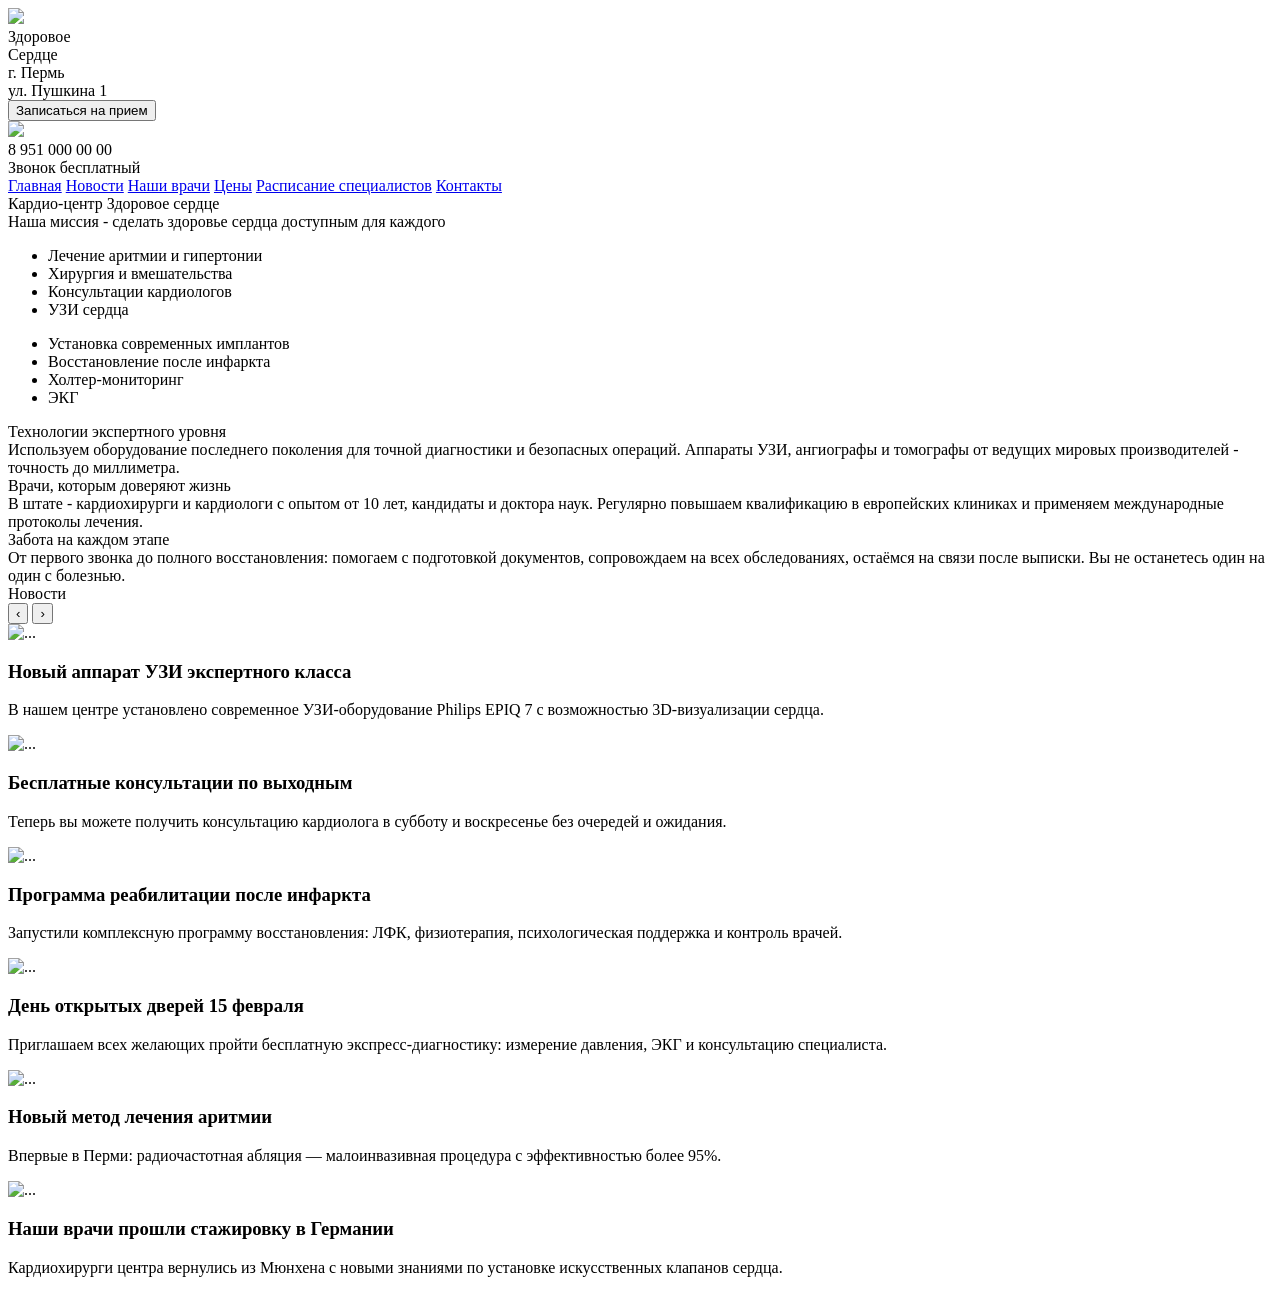
==== index.html @ 1a8ec255 "add: main and contacts pages, also temporary page" ====
<!DOCTYPE html>
<html lang="ru">

<head>
    <meta charset="UTF-8">
    <meta name="viewport" content="width=device-width, initial-scale=1.0">
    <title>Кардио-центр «Здоровое сердце»</title>
    <link rel="stylesheet" href="styles.css">
    <link rel="stylesheet" href="slider-component/slider-component.css">
    <link rel="icon" href="img/favicon.ico">
    <script src="slider-component/slider-component.js"></script>
</head>

<body>
    <header>
        <div class="top-bar">
            <div class="header-flex">
                <div class="logo"> <img src="img/logo.png"> </div>
                <div class="name-site">Здоровое <br> Сердце</div>

                <div class="social-icons">
                    <a href="https:/vk.com" target="_blank" class="social-icon vk" aria-label="ВКонтакте"></a>
                    <a href="https://www.youtube.com/" target="_blank" class="social-icon youtube"
                        aria-label="YouTube"></a>
                    <a href="https://web.telegram.org/" target="_blank" class="social-icon telegram"
                        aria-label="Telegram"></a>
                </div>
                <div class="address">г. Пермь <br> ул. Пушкина 1</div>

                <div>
                    <button class="button-doctors-appointment">
                        <div class="botton-text">Записаться на прием</div>
                    </button>
                </div>

                <div class="phone-wrapper">
                    <div class="phone-icon"><img src="img/phone-icon.png"></div>
                    <div class="phone-info">
                        <div class="phone-number">8 951 000 00 00</div>
                        <div class="phone-is-free">Звонок бесплатный</div>
                    </div>
                </div>
            </div>
        </div>
    </header>
    <nav>
        <div class="menu">
            <a href="index.html" class="menu-bar">Главная</a>
            <a href="in-process.html" class="menu-bar">Новости</a>
            <a href="in-process.html" class="menu-bar">Наши врачи</a>
            <a href="in-process.html" class="menu-bar">Цены</a>
            <a href="in-process.html" class="menu-bar">Расписание специалистов</a>
            <a href="contacts.html" class="menu-bar">Контакты</a>
        </div>
    </nav>
    <main>

    <div class="cover-section">
        <div class="cover-photo">
            <div class="preview main-name">Кардио-центр Здоровое сердце</div>
            <div class="preview mission ">Наша миссия - сделать здоровье сердца доступным для каждого</div>

            <div class="points-container">
                <ul class="preview points">
                    <li>Лечение аритмии и гипертонии</li>
                    <li>Хирургия и вмешательства</li>
                    <li>Консультации кардиологов</li>
                    <li>УЗИ сердца</li>
                </ul>
                <ul class="preview points-left">
                    <li>Установка современных имплантов</li>
                    <li>Восстановление после инфаркта</li>
                    <li>Холтер-мониторинг</li>
                    <li>ЭКГ</li>
                    
                </ul>
            </div>

        </div>
        
    </div>

    <div class="square-container">
    <div class="square">
        <div class="square-name">Технологии экспертного уровня</div>
        <div class="square-description">Используем оборудование последнего поколения для точной диагностики и безопасных операций. 
            Аппараты УЗИ, ангиографы и томографы от ведущих мировых производителей - точность до миллиметра.</div>
    </div>

    <div class="square">
        <div class="square-name">Врачи, которым доверяют жизнь</div>
        <div class="square-description">В штате - кардиохирурги и кардиологи с опытом от 10 лет, кандидаты и доктора наук. 
            Регулярно повышаем квалификацию в европейских клиниках и применяем международные протоколы лечения. </div>
    </div>

    <div class="square">
        <div class="square-name">Забота на каждом этапе</div>
        <div class="square-description">От первого звонка до полного восстановления: помогаем с подготовкой документов, сопровождаем на всех обследованиях, 
            остаёмся на связи после выписки. Вы не останетесь один на один с болезнью. </div>
    </div>
    </div>
    
    <div class="news">Новости</div>

    <div class="slider-wrapper">
        <div class="slider" data-slides-to-scroll="3" tabindex="0">
  <button class="slider-btn-prev" aria-label="Предыдущий"><span>&#8249;</span></button>
  <button class="slider-btn-next" aria-label="Следующий"><span>&#8250;</span></button>
  
  <div class="slider-viewport">
    <div class="slider-track">

      <div class="slider-slide">
        <div class="slide-image"><img src="img/slide1.jpg" alt="..."></div>
        <div class="slide-text"><h3>Новый аппарат УЗИ экспертного класса</h3><p>В нашем центре установлено современное УЗИ-оборудование Philips EPIQ 7 с возможностью 3D-визуализации сердца.</p><!--<a href="#" class="read-more">Читать далее</a>--></div>
      </div>

      <div class="slider-slide">
        <div class="slide-image"><img src="img/slide2.png" alt="..."></div>
        <div class="slide-text"><h3>Бесплатные консультации по выходным</h3><p>Теперь вы можете получить консультацию кардиолога в субботу и воскресенье без очередей и ожидания.</p><!--<a href="#" class="read-more">Читать далее</a>--></div>
      </div>

      <div class="slider-slide">
        <div class="slide-image"><img src="img/slide3.png" alt="..."></div>
        <div class="slide-text"><h3>Программа реабилитации после инфаркта</h3><p>Запустили комплексную программу восстановления: ЛФК, физиотерапия, психологическая поддержка и контроль врачей.</p><!--<a href="#" class="read-more">Читать далее</a>--></div>
      </div>

      <div class="slider-slide">
        <div class="slide-image"><img src="img/slide4.jpg" alt="..."></div>
        <div class="slide-text"><h3>День открытых дверей 15 февраля</h3><p>Приглашаем всех желающих пройти бесплатную экспресс-диагностику: измерение давления, ЭКГ и консультацию специалиста.</p><!--<a href="#" class="read-more">Читать далее</a>--></div>
      </div>

      <div class="slider-slide">
        <div class="slide-image"><img src="img/slide5.jpg" alt="..."></div>
        <div class="slide-text"><h3>Новый метод лечения аритмии</h3><p>Впервые в Перми: радиочастотная абляция — малоинвазивная процедура с эффективностью более 95%.</p><!--<a href="#" class="read-more">Читать далее</a>--></div>
      </div>

      <div class="slider-slide">
        <div class="slide-image"><img src="img/slide6.jpg" alt="..."></div>
        <div class="slide-text"><h3>Наши врачи прошли стажировку в Германии</h3><p>Кардиохирурги центра вернулись из Мюнхена с новыми знаниями по установке искусственных клапанов сердца.</p><!--<a href="#" class="read-more">Читать далее</a>--></div>
      </div>
    </div>
  </div>
</div>
    </div>
    </main>

</body>

</html>
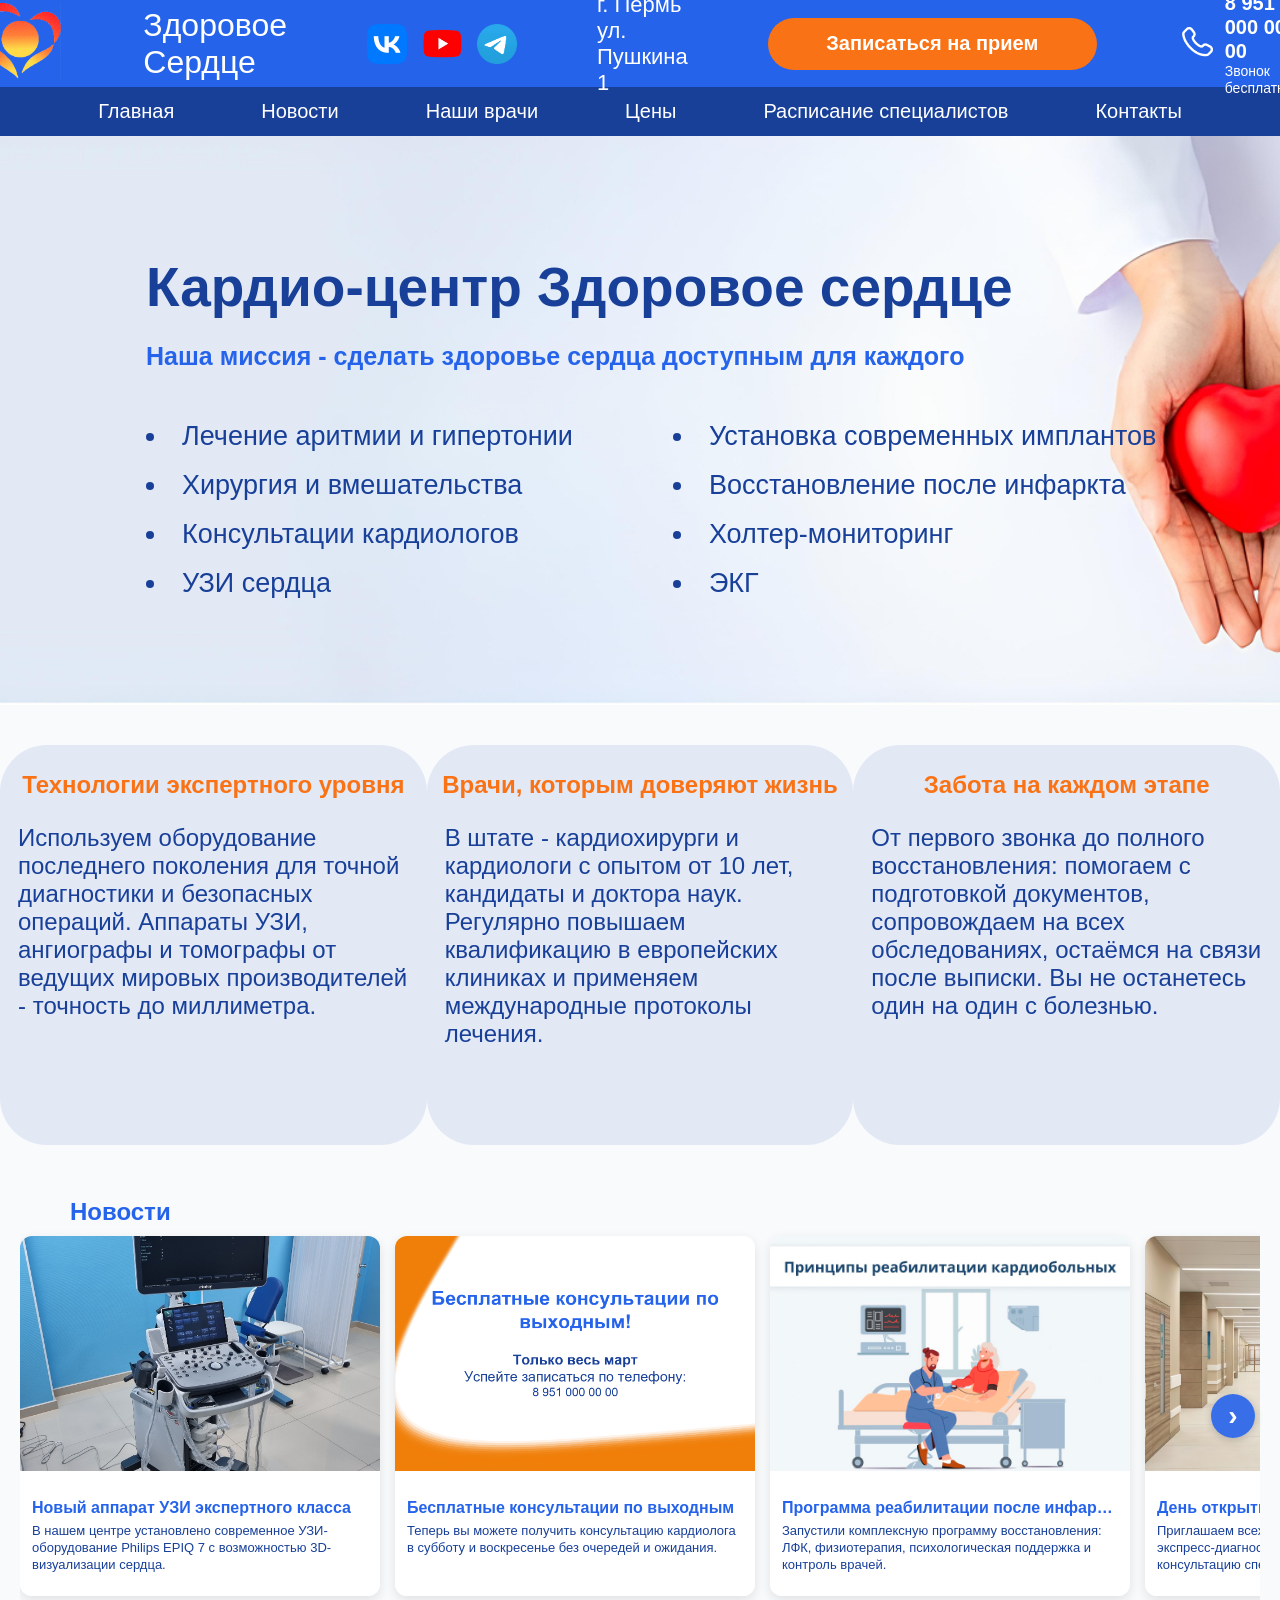
==== commit c32afe63: "add: news page" ====
--- a/index.html
+++ b/index.html
@@ -46,7 +46,7 @@
     <nav>
         <div class="menu">
             <a href="index.html" class="menu-bar">Главная</a>
-            <a href="in-process.html" class="menu-bar">Новости</a>
+            <a href="news.html" class="menu-bar">Новости</a>
             <a href="in-process.html" class="menu-bar">Наши врачи</a>
             <a href="in-process.html" class="menu-bar">Цены</a>
             <a href="in-process.html" class="menu-bar">Расписание специалистов</a>
--- a/styles.css
+++ b/styles.css
@@ -0,0 +1,355 @@
+body {
+    margin: 0px;
+    background: #F8FAFC;
+    font-family: Ubuntu, Noto Sans, Open Sans, Roboto, sans-serif;
+    min-height: 100vh;
+    overflow-y: scroll;
+}
+
+.header-flex {
+  display: flex;
+  align-items: center;
+  justify-content: center;
+  gap: 80px;
+  width: 100%;
+}
+
+.header-center {
+  display: flex;
+  gap: 100px;
+  justify-content: center;
+  align-items: center;
+}
+
+.top-bar{
+    height: 87px;
+    background-color: #2563EB;
+    display: flex;
+    align-items: center;
+}
+
+.name-site {
+    font-size: 32px;
+    color: white;
+}
+
+.social-icons {
+  display: flex;
+  gap: 15px;
+}
+
+.social-icon {
+  display: flex;
+  width: 40px;
+  height: 40px;
+  background-size: contain;
+  background-repeat: no-repeat;
+  background-position: center;
+}
+
+.vk {
+  background-image: url(img/vk-icon.png); 
+}
+
+.youtube {
+  background-image: url(img/youtube-icon.png);
+}
+
+.telegram {
+  background-image: url(img/telegram-icon.png);
+}
+
+.address {
+  color: white;
+  font-size: 22px;
+}
+
+.button-doctors-appointment {
+  padding: 10px 20px;
+  background-color: #F97316;
+  color: white;
+  border: none;
+  border-radius: 90px;
+  cursor: pointer;
+   width: 329px;
+  height: 52px;
+}
+
+.botton-text {
+  font-weight:bold;
+  font-size: 20px;
+}
+
+.phone-icon {
+  width: 38px;
+  height: 38px;
+  flex-shrink: 0;
+}
+
+.phone-wrapper {
+  display: flex;
+  align-items: center;
+  gap: 10px;
+}
+
+.phone-info {
+  display: flex;
+  flex-direction: column;
+  justify-content: center;
+  color: white;
+}
+
+.phone {
+  color: white;
+}
+
+.phone-is-free {
+  font-weight: lighter;
+  font-size: 14px;
+  line-height: 1.2;
+}
+
+.phone-number {
+  font-weight: bold;
+  font-size: 20px;
+  line-height: 1.2;
+}
+
+
+.menu {
+  height: 49px;
+  background-color: #184099;
+  display: flex;
+  gap: 87px;
+  justify-content: center;
+  align-items: center;
+}
+
+.menu-bar {
+  color: white;
+  font-size: 20px;
+  text-decoration: none;
+}
+
+.cover-section {
+    position: relative;
+    width: 100%;
+    overflow: hidden;
+}
+
+.cover-photo {
+  width: 100%;
+  height: 50vh;
+  background-image: url('img/cover-photo.png');
+  background-size: cover;
+  background-position: center;
+  background-repeat: no-repeat;
+  position: relative;
+  background-color: #e3e8f5;
+  padding-top: 119px;
+}
+
+
+.preview {
+  color:#184099;
+  margin-left: 146px;
+  
+}
+
+.main-name {
+  font-size: 55px;
+  font-weight: bold;
+}
+
+.mission {
+  margin-top: 23px;
+  font-size: 25px;
+  font-weight: bold;
+  color:#2563EB;
+}
+
+.points-container {
+  margin-left: 146px;
+  display: flex;
+  gap: 100px;
+  align-items: flex-start;
+}
+
+.points,
+.points-left {
+  font-size: 27px;
+  margin-top: 50px;
+  margin-left: 0;
+  padding-left: 0;
+  width: max-content;
+  min-width: 350px;
+}
+
+li {
+  list-style-position: inside; /* Маркеры внутри контента */
+  padding-left: 0;             /* Убираем отступ слева, чтобы пункты не вылезали */
+  margin-left: 0;              /* При необходимости обнуляем внешний отступ */
+  margin-bottom: 18px
+}
+
+
+.square-container {
+  display: flex;
+  justify-content:space-around;
+}
+
+.square {
+  margin-top: 40px;
+  width: 443.52px;
+  height: 374px;
+  background-color: #e3e8f5;
+  border-radius: 47px;
+  display: flex;
+  flex-direction: column;
+  align-items: center;
+  justify-content: flex-start;
+  padding-top: 26px;
+}
+
+.square-name {
+  font-size: 24px;
+  font-weight: bold;
+  color: #F97316;
+  text-align: center;
+  margin-top: 0;
+  margin-left: 0;
+}
+
+.square-description {
+  margin-top: 25px;
+  padding: 0 18px 18px;
+  color: #184099;
+  font-size: 24px;
+  text-align:left;
+}
+
+
+.news {
+  color:#2563EB;
+  margin-top: 53px;
+  margin-left: 70px;
+  font-size: 24px;
+  font-weight: bold;
+}
+
+
+/*КОНТАКТЫ*/
+
+.name-contacts {
+  color:#2563EB;
+  text-align: center;
+  margin-top: 40px;
+}
+
+.name-title {
+  font-size: 40px;
+  font-weight: bold;
+
+}
+
+.welcome-text {
+  color:#184099;
+  font-size: 22px;
+  font-weight: bold;
+
+}
+
+.sub-welcome-text {
+  font-weight:normal;
+  text-align: center;
+
+}
+
+.contacts-content {
+  display: flex;
+  justify-content: center;
+  align-items: flex-start;
+  gap: 160px;
+  padding: 50px 70px;
+}
+
+.map {
+  display: flex;
+  justify-content: flex-end;
+}
+
+.contacts-info {
+  display: flex;
+  flex-direction: column;
+  gap: 10px;
+  width: max-content;
+}
+
+.contact-title {
+  font-size: 28px;
+  font-weight: bold;
+  color: #F97316;
+  margin-bottom: 10px;
+}
+
+.contact-phone {
+  font-size: 24px;
+  font-weight: bold;
+  color: #184099;
+}
+
+.contact-phone-note {
+  font-size: 16px;
+  color: #184099;
+  font-weight: normal;
+}
+
+.contact-email,
+.contact-address {
+  font-size: 20px;
+  color: #184099;
+  margin-top: 20px;
+}
+
+.building-photo {
+  display: flex;
+  justify-content: center;
+  margin: 40px 0;
+}
+
+.building-photo img {
+  max-width: 100%;
+  height: auto;
+  border-radius: 10px;
+}
+
+.news-container {
+  width: auto;
+  height: 360px;
+  flex-shrink: 0;
+  flex-grow: 0;
+  display: flex;
+  flex-direction: column;
+  background: #fff;
+  border-radius: 12px;
+  overflow: hidden;
+  box-shadow: 0 4px 12px rgba(0, 0, 0, 0.1);
+  box-sizing: border-box;
+  margin: 50px;
+  padding:10px
+}
+.news-img-container {
+
+  width: 360px;
+  height: 360px;
+
+
+}
+.news-img {
+    margin: 5px;
+
+  object-fit: cover;
+  display: block;
+  overflow: hidden;
+  background: #000;
+}
--- a/slider-component/slider-component.css
+++ b/slider-component/slider-component.css
@@ -0,0 +1,173 @@
+/**
+ * ============================================
+ * Custom Slider Component v1.0
+ * ============================================
+ * Базовые стили для слайдера
+ */
+
+/* === КОНТЕЙНЕР СЛАЙДЕРА === */
+.slider-wrapper {
+  width: 100%;
+  padding: 0 20px;
+  box-sizing: border-box;
+}
+
+.slider {
+  width: 100%;
+  position: relative;
+  padding: 0;
+  box-sizing: border-box;
+}
+
+/* === ОКНО ПРОСМОТРА === */
+.slider-viewport {
+  width: 100%;
+  height: 380px;
+  overflow: hidden;
+  position: relative;
+}
+
+/* === ЛЕНТА СЛАЙДОВ === */
+.slider-track {
+  display: flex;
+  gap: 15px;
+  height: 100%;
+  align-items: center;
+  transition: transform 0.5s cubic-bezier(0.4, 0, 0.2, 1);
+  will-change: transform;
+}
+
+/* === СЛАЙД === */
+.slider-slide {
+  width: 360px;
+  height: 360px;
+  flex-shrink: 0;
+  flex-grow: 0;
+  display: flex;
+  flex-direction: column;
+  background: #fff;
+  border-radius: 12px;
+  overflow: hidden;
+  box-shadow: 0 4px 12px rgba(0, 0, 0, 0.1);
+  box-sizing: border-box;
+}
+
+/* Изображение в слайде */
+.slider-slide .slide-image {
+  width: 100%;
+  height: 70%;
+  overflow: hidden;
+  background: #000;
+}
+
+.slider-slide .slide-image img {
+  width: 100%;
+  height: 100%;
+  object-fit: cover;
+  display: block;
+}
+
+/* Текст в слайде */
+.slider-slide .slide-text {
+  height: 30%;
+  padding: 12px;
+  display: flex;
+  flex-direction: column;
+  justify-content: flex-start;
+  background: #fff;
+}
+
+.slider-slide .slide-text h3 {
+  font-size: 16px;
+  font-weight: 600;
+  margin-bottom: 6px;
+  color: #2563EB;
+  white-space: nowrap;
+  overflow: hidden;
+  text-overflow: ellipsis;
+}
+
+.slider-slide .slide-text p {
+  font-size: 13px;
+  line-height: 1.3;
+  color: #184099;
+  display: -webkit-box;
+  -webkit-line-clamp: 3;
+  line-clamp: 3;
+  -webkit-box-orient: vertical;
+  overflow: hidden;
+  margin: 0;
+}
+
+/* Ссылка "Читать далее" */
+.slider-slide .slide-text .read-more {
+  display: inline-block;
+  margin-top: 8px;
+  font-size: 12px;
+  color: #F97316;
+  text-decoration: none;
+  font-weight: 500;
+}
+
+.slider-slide .slide-text .read-more:hover {
+  text-decoration: underline;
+}
+
+/* === СТРЕЛКИ НАВИГАЦИИ === */
+.slider-btn-prev,
+.slider-btn-next {
+  position: absolute;
+  top: 50%;
+  transform: translateY(-50%);
+  width: 44px;
+  height: 44px;
+  background: rgba(37, 99, 235, 0.9);
+  border: none;
+  border-radius: 50%;
+  display: flex;
+  align-items: center;
+  justify-content: center;
+  cursor: pointer;
+  transition: all 0.3s ease;
+  box-shadow: 0 2px 8px rgba(0, 0, 0, 0.2);
+  z-index: 10;
+  padding: 0;
+}
+
+.slider-btn-prev span,
+.slider-btn-next span {
+  font-size: 28px;
+  color: #fff;
+  line-height: 1;
+  font-weight: bold;
+  pointer-events: none;
+}
+
+.slider-btn-prev:hover:not(:disabled),
+.slider-btn-next:hover:not(:disabled) {
+  background: rgba(37, 99, 235, 1);
+  transform: translateY(-50%) scale(1.1);
+}
+
+.slider-btn-prev:active:not(:disabled),
+.slider-btn-next:active:not(:disabled) {
+  transform: translateY(-50%) scale(0.95);
+}
+
+/* Disabled состояние - стрелка исчезает */
+.slider-btn-prev:disabled,
+.slider-btn-next:disabled {
+  opacity: 0;
+  cursor: default;
+  pointer-events: none;
+  transform: translateY(-50%);
+}
+
+/* Позиционирование стрелок */
+.slider-btn-prev {
+  left: 5px;
+}
+
+.slider-btn-next {
+  right: 5px;
+}
